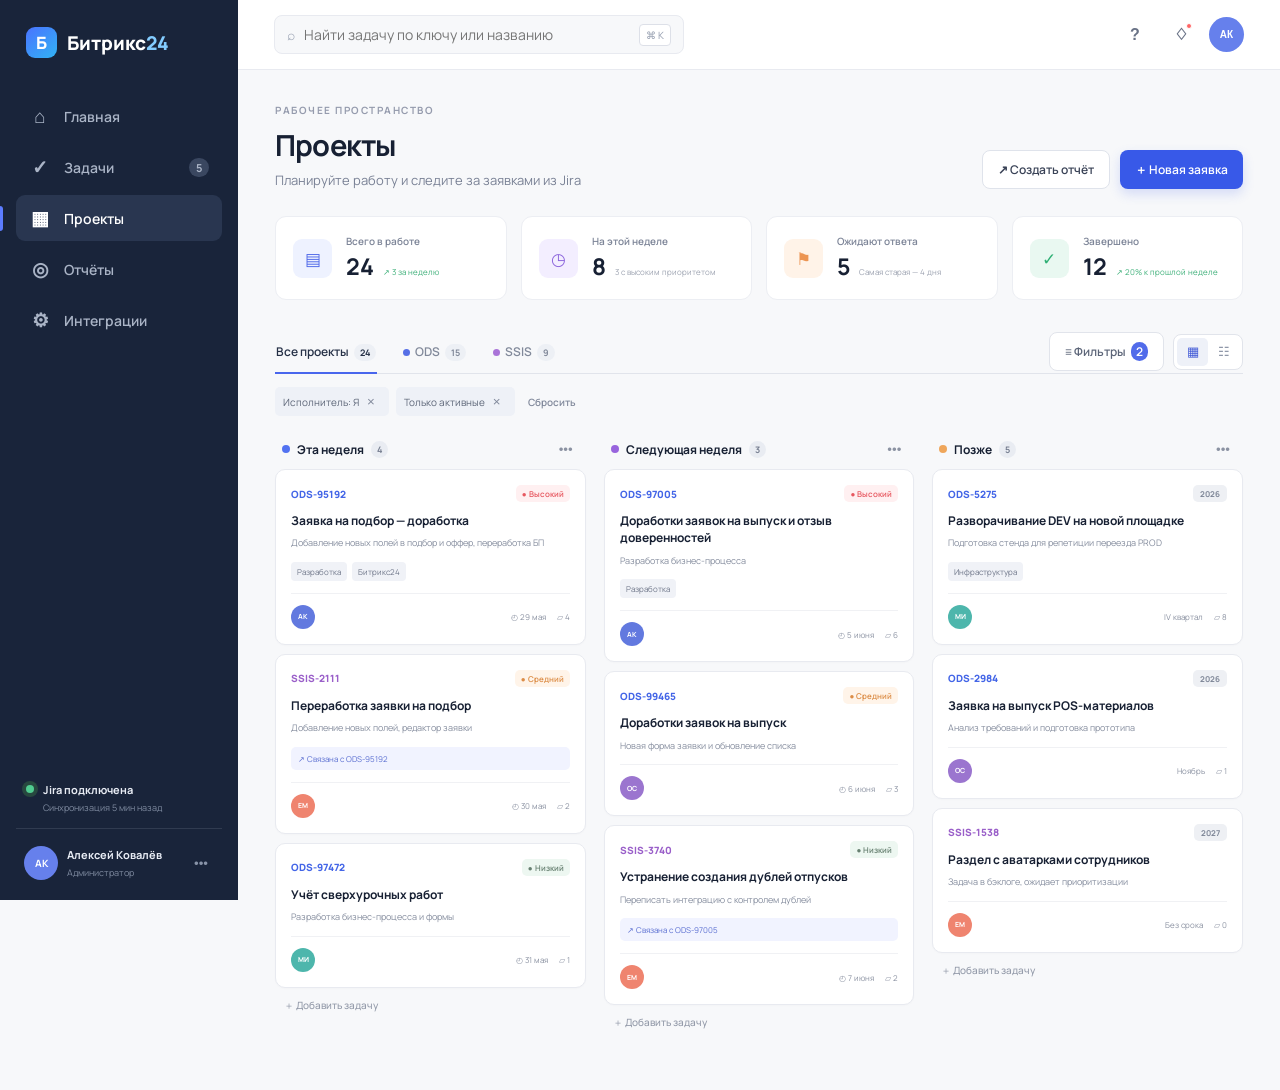
==== forms/project_manager/index.html @ 199bc5ff "feat: add Bitrix24 project manager dashboard prototype" ====
<!doctype html>
<html lang="ru">
<head>
  <meta charset="UTF-8">
  <meta name="viewport" content="width=device-width, initial-scale=1.0">
  <meta name="theme-color" content="#f7f8fa">
  <title>Проекты — Битрикс24</title>
  <link rel="stylesheet" href="styles.css">
</head>
<body>
  <div class="app-shell">
    <aside class="sidebar" aria-label="Главное меню">
      <a class="brand" href="#" aria-label="Битрикс24"><span class="brand-mark">Б</span><span>Битрикс<span>24</span></span></a>
      <nav class="main-nav">
        <a href="#"><span class="nav-icon">⌂</span><span>Главная</span></a>
        <a href="#"><span class="nav-icon">✓</span><span>Задачи</span><b class="nav-count">5</b></a>
        <a class="active" href="#"><span class="nav-icon">▦</span><span>Проекты</span></a>
        <a href="#"><span class="nav-icon">◎</span><span>Отчёты</span></a>
        <a href="#"><span class="nav-icon">⚙</span><span>Интеграции</span></a>
      </nav>
      <div class="sidebar-bottom">
        <div class="sync-mini"><span class="status-dot"></span><div><strong>Jira подключена</strong><small>Синхронизация 5 мин назад</small></div></div>
        <div class="user"><div class="avatar">АК</div><div><strong>Алексей Ковалёв</strong><small>Администратор</small></div><button>•••</button></div>
      </div>
    </aside>

    <main class="workspace">
      <header class="topbar">
        <button class="menu-button" aria-label="Открыть меню">☰</button>
        <label class="search"><span>⌕</span><input type="search" id="searchInput" placeholder="Найти задачу по ключу или названию"><kbd>⌘ K</kbd></label>
        <div class="top-actions"><button class="icon-button" aria-label="Помощь">?</button><button class="icon-button notification" aria-label="Уведомления">♢<i></i></button><button class="avatar small">АК</button></div>
      </header>

      <section class="content">
        <div class="page-heading">
          <div><div class="eyebrow">РАБОЧЕЕ ПРОСТРАНСТВО</div><h1>Проекты</h1><p>Планируйте работу и следите за заявками из Jira</p></div>
          <div class="heading-actions"><button class="btn secondary" id="reportBtn"><span>↗</span> Создать отчёт</button><button class="btn primary" id="createBtn"><span>＋</span> Новая заявка</button></div>
        </div>

        <div class="stats" aria-label="Сводка">
          <article><div class="stat-icon blue">▤</div><div><span>Всего в работе</span><strong>24</strong><small class="positive">↗ 3 за неделю</small></div></article>
          <article><div class="stat-icon violet">◷</div><div><span>На этой неделе</span><strong>8</strong><small>3 с высоким приоритетом</small></div></article>
          <article><div class="stat-icon orange">⚑</div><div><span>Ожидают ответа</span><strong>5</strong><small>Самая старая — 4 дня</small></div></article>
          <article><div class="stat-icon green">✓</div><div><span>Завершено</span><strong>12</strong><small class="positive">↗ 20% к прошлой неделе</small></div></article>
        </div>

        <div class="toolbar">
          <div class="project-tabs" role="tablist"><button class="active" data-project="all">Все проекты <b>24</b></button><button data-project="ods"><span class="project-dot ods"></span> ODS <b>15</b></button><button data-project="ssis"><span class="project-dot ssis"></span> SSIS <b>9</b></button></div>
          <div class="view-actions"><button class="btn tertiary" id="filterBtn">≡ <span>Фильтры</span><i class="filter-count">2</i></button><div class="view-switch"><button class="active" aria-label="Канбан">▦</button><button aria-label="Список">☷</button></div></div>
        </div>

        <div class="active-filters"><span>Исполнитель: Я <button>×</button></span><span>Только активные <button>×</button></span><button class="clear-filters">Сбросить</button></div>

        <div class="kanban" id="kanban">
          <section class="column" data-column="week"><header><div><span class="column-dot blue-dot"></span><h2>Эта неделя</h2><b>4</b></div><button aria-label="Меню колонки">•••</button></header><div class="cards">
            <article class="task-card" data-project="ods" tabindex="0"><div class="card-top"><span class="key ods-key">ODS-95192</span><span class="priority high">● Высокий</span></div><h3>Заявка на подбор — доработка</h3><p>Добавление новых полей в подбор и оффер, переработка БП</p><div class="tags"><span>Разработка</span><span>Битрикс24</span></div><div class="card-meta"><span class="assignee" title="Алексей Ковалёв">АК</span><span>◴ 29 мая</span><span>▱ 4</span></div></article>
            <article class="task-card" data-project="ssis" tabindex="0"><div class="card-top"><span class="key ssis-key">SSIS-2111</span><span class="priority medium">● Средний</span></div><h3>Переработка заявки на подбор</h3><p>Добавление новых полей, редактор заявки</p><div class="linked">↗ Связана с ODS-95192</div><div class="card-meta"><span class="assignee coral">ЕМ</span><span>◴ 30 мая</span><span>▱ 2</span></div></article>
            <article class="task-card" data-project="ods" tabindex="0"><div class="card-top"><span class="key ods-key">ODS-97472</span><span class="priority low">● Низкий</span></div><h3>Учёт сверхурочных работ</h3><p>Разработка бизнес-процесса и формы</p><div class="card-meta"><span class="assignee teal">МИ</span><span>◴ 31 мая</span><span>▱ 1</span></div></article>
          </div><button class="add-card">＋ Добавить задачу</button></section>

          <section class="column" data-column="next"><header><div><span class="column-dot violet-dot"></span><h2>Следующая неделя</h2><b>3</b></div><button>•••</button></header><div class="cards">
            <article class="task-card" data-project="ods" tabindex="0"><div class="card-top"><span class="key ods-key">ODS-97005</span><span class="priority high">● Высокий</span></div><h3>Доработки заявок на выпуск и отзыв доверенностей</h3><p>Разработка бизнес-процесса</p><div class="tags"><span>Разработка</span></div><div class="card-meta"><span class="assignee">АК</span><span>◴ 5 июня</span><span>▱ 6</span></div></article>
            <article class="task-card" data-project="ods" tabindex="0"><div class="card-top"><span class="key ods-key">ODS-99465</span><span class="priority medium">● Средний</span></div><h3>Доработки заявок на выпуск</h3><p>Новая форма заявки и обновление списка</p><div class="card-meta"><span class="assignee purple">ОС</span><span>◴ 6 июня</span><span>▱ 3</span></div></article>
            <article class="task-card" data-project="ssis" tabindex="0"><div class="card-top"><span class="key ssis-key">SSIS-3740</span><span class="priority low">● Низкий</span></div><h3>Устранение создания дублей отпусков</h3><p>Переписать интеграцию с контролем дублей</p><div class="linked">↗ Связана с ODS-97005</div><div class="card-meta"><span class="assignee coral">ЕМ</span><span>◴ 7 июня</span><span>▱ 2</span></div></article>
          </div><button class="add-card">＋ Добавить задачу</button></section>

          <section class="column" data-column="later"><header><div><span class="column-dot orange-dot"></span><h2>Позже</h2><b>5</b></div><button>•••</button></header><div class="cards">
            <article class="task-card" data-project="ods" tabindex="0"><div class="card-top"><span class="key ods-key">ODS-5275</span><span class="year-tag">2026</span></div><h3>Разворачивание DEV на новой площадке</h3><p>Подготовка стенда для репетиции переезда PROD</p><div class="tags"><span>Инфраструктура</span></div><div class="card-meta"><span class="assignee teal">МИ</span><span>IV квартал</span><span>▱ 8</span></div></article>
            <article class="task-card" data-project="ods" tabindex="0"><div class="card-top"><span class="key ods-key">ODS-2984</span><span class="year-tag">2026</span></div><h3>Заявка на выпуск POS-материалов</h3><p>Анализ требований и подготовка прототипа</p><div class="card-meta"><span class="assignee purple">ОС</span><span>Ноябрь</span><span>▱ 1</span></div></article>
            <article class="task-card" data-project="ssis" tabindex="0"><div class="card-top"><span class="key ssis-key">SSIS-1538</span><span class="year-tag">2027</span></div><h3>Раздел с аватарками сотрудников</h3><p>Задача в бэклоге, ожидает приоритизации</p><div class="card-meta"><span class="assignee coral">ЕМ</span><span>Без срока</span><span>▱ 0</span></div></article>
          </div><button class="add-card">＋ Добавить задачу</button></section>
        </div>
      </section>
    </main>
  </div>

  <div class="modal-backdrop" id="modal" hidden><div class="modal" role="dialog" aria-modal="true"><button class="modal-close" aria-label="Закрыть">×</button><div class="modal-icon">＋</div><h2>Новая заявка</h2><p>Создайте заявку проекта ODS — она автоматически появится в Jira.</p><form id="issueForm"><label>Название<input required name="title" placeholder="Кратко опишите задачу"></label><div class="form-row"><label>Проект<select name="project"><option>ODS — внутренний проект</option><option>SSIS — внешний проект</option></select></label><label>План<select name="plan"><option>Эта неделя</option><option>Следующая неделя</option><option>Позже</option></select></label></div><label>Описание<textarea name="description" placeholder="Добавьте детали задачи"></textarea></label><div class="modal-actions"><button type="button" class="btn secondary cancel">Отмена</button><button class="btn primary" type="submit">Создать заявку</button></div></form></div></div>
  <div class="toast" id="toast"><span>✓</span><div><strong>Заявка создана</strong><small>Синхронизация с Jira запущена</small></div></div>
  <script src="app.js"></script>
</body>
</html>
---- forms/project_manager/styles.css ----
@import url('https://fonts.googleapis.com/css2?family=Manrope:wght@400;500;600;700;800&display=swap');
:root{--ink:#172033;--muted:#798195;--line:#e8eaf0;--surface:#fff;--bg:#f7f8fa;--blue:#3859e8;--sidebar:#19243a;--shadow:0 8px 24px rgba(28,39,64,.07)}
*{box-sizing:border-box}body{margin:0;font-family:Manrope,Arial,sans-serif;color:var(--ink);background:var(--bg);font-size:14px}.app-shell{min-height:100vh;display:flex}.sidebar{width:238px;background:var(--sidebar);color:#d9dfeb;padding:27px 16px 20px;display:flex;flex-direction:column;position:fixed;inset:0 auto 0 0;z-index:10}.brand{display:flex;align-items:center;gap:10px;margin:0 10px 35px;text-decoration:none;color:white;font-size:19px;font-weight:800}.brand>span:last-child>span{color:#83ccff}.brand-mark{width:31px;height:31px;border-radius:9px;background:linear-gradient(140deg,#4a73ff,#31b3f4);display:grid;place-items:center;font-size:17px}.main-nav{display:flex;flex-direction:column;gap:5px}.main-nav a{height:46px;padding:0 13px;display:flex;gap:13px;align-items:center;color:#aab4c6;text-decoration:none;border-radius:9px;font-weight:600}.main-nav a:hover,.main-nav a.active{background:#293650;color:white}.main-nav a.active:before{content:"";position:absolute;left:0;width:3px;height:25px;background:#5c7cff;border-radius:0 3px 3px 0}.nav-icon{font-size:19px;width:22px;text-align:center}.nav-count{margin-left:auto;background:#3a4760;border-radius:10px;padding:2px 7px;font-size:11px}.sidebar-bottom{margin-top:auto}.sync-mini{padding:14px 10px;border-bottom:1px solid #303b50;display:flex;align-items:flex-start;gap:9px}.sync-mini div,.user div:nth-child(2){display:flex;flex-direction:column;gap:4px}.sync-mini strong,.user strong{font-size:11px;color:#e9edf5}.sync-mini small,.user small{color:#7f8ba0;font-size:9px}.status-dot{width:8px;height:8px;background:#50cc90;border-radius:50%;box-shadow:0 0 0 4px #27483f;margin-top:3px}.user{display:flex;align-items:center;gap:9px;padding:17px 8px 0}.avatar{border-radius:50%;width:34px;height:34px;display:grid;place-items:center;background:#6680ec;color:#fff;font-size:10px;font-weight:700;border:none}.user button{margin-left:auto;color:#8893a8;background:none;border:0}.workspace{margin-left:238px;width:calc(100% - 238px);min-width:0}.topbar{height:70px;background:#fff;border-bottom:1px solid var(--line);display:flex;align-items:center;padding:0 36px;position:sticky;top:0;z-index:8}.menu-button{display:none}.search{width:410px;height:39px;border:1px solid var(--line);background:#f7f8fa;border-radius:8px;display:flex;align-items:center;padding:0 12px;color:#929bad}.search input{flex:1;border:0;outline:0;background:transparent;font:inherit;padding:0 9px;color:var(--ink)}kbd{font:10px Manrope;background:white;border:1px solid #dde0e8;border-radius:4px;padding:3px 6px}.top-actions{margin-left:auto;display:flex;align-items:center;gap:10px}.icon-button{width:36px;height:36px;border:0;background:transparent;border-radius:50%;color:#697286;font-weight:700;font-size:16px}.notification{position:relative}.notification i{position:absolute;width:6px;height:6px;border-radius:50%;background:#ff6464;right:7px;top:6px;border:1px solid white}.avatar.small{width:35px;height:35px}.content{padding:33px 37px 50px;max-width:1580px;margin:auto}.page-heading{display:flex;justify-content:space-between;align-items:flex-end;margin-bottom:27px}.eyebrow{font-size:10px;letter-spacing:1.5px;color:#959bad;font-weight:700;margin-bottom:8px}.page-heading h1{font-size:29px;margin:0 0 6px;letter-spacing:-.8px}.page-heading p{margin:0;color:var(--muted);font-size:13px}.heading-actions{display:flex;gap:10px}.btn{border:0;border-radius:8px;min-height:39px;padding:0 15px;font:600 12px Manrope;cursor:pointer}.btn.primary{background:var(--blue);color:white;box-shadow:0 5px 12px rgba(56,89,232,.18)}.btn.primary:hover{background:#2948d4}.btn.secondary{background:#fff;border:1px solid #dfe3eb;color:#394256}.btn.tertiary{background:#fff;border:1px solid #e1e4eb;color:#5c6578}.stats{display:grid;grid-template-columns:repeat(4,1fr);gap:14px;margin-bottom:30px}.stats article{background:#fff;border:1px solid #eceef3;border-radius:11px;padding:17px;display:flex;align-items:center;gap:14px}.stat-icon{width:39px;height:39px;border-radius:9px;display:grid;place-items:center;font-size:17px}.stat-icon.blue{background:#eef2ff;color:#4f69e9}.stat-icon.violet{background:#f3eeff;color:#8b64dc}.stat-icon.orange{background:#fff3e8;color:#ec9553}.stat-icon.green{background:#e9f8f1;color:#2eaf74}.stats article>div:last-child{display:grid;grid-template-columns:auto auto;align-items:baseline;column-gap:9px}.stats span{color:#7c8497;font-size:10px;font-weight:600;grid-column:1/-1}.stats strong{font-size:23px;margin-top:2px}.stats small{font-size:8px;color:#9ca2b0}.stats .positive{color:#3caf78}.toolbar{display:flex;justify-content:space-between;align-items:center;border-bottom:1px solid #e1e4eb}.project-tabs{display:flex;gap:25px}.project-tabs button{height:43px;padding:0 1px;border:0;background:transparent;font:600 12px Manrope;color:#81899a;position:relative;cursor:pointer}.project-tabs button.active{color:#263147}.project-tabs button.active:after{content:"";position:absolute;bottom:-1px;height:2px;background:#4966ed;left:0;right:0}.project-tabs b{background:#edf0f5;border-radius:9px;padding:2px 6px;margin-left:3px;font-size:9px}.project-dot{display:inline-block;width:7px;height:7px;border-radius:50%;margin-right:3px}.project-dot.ods{background:#566fe6}.project-dot.ssis{background:#aa74d8}.view-actions{display:flex;gap:9px;align-items:center}.filter-count{font-style:normal;border-radius:10px;background:#516bea;color:white;padding:1px 5px;margin-left:5px}.view-switch{border:1px solid #e1e4eb;background:#fff;border-radius:8px;display:flex;padding:3px}.view-switch button{border:0;background:transparent;width:31px;height:28px;color:#9098a9;border-radius:5px}.view-switch button.active{background:#eef1f8;color:#3f58d6}.active-filters{display:flex;gap:7px;padding:13px 0}.active-filters span{font-size:10px;border-radius:5px;background:#eef1f7;color:#5d6678;padding:6px 8px}.active-filters button{border:0;background:transparent;color:#81899b;cursor:pointer}.clear-filters{font:600 10px Manrope}.kanban{display:grid;grid-template-columns:repeat(3,minmax(250px,1fr));gap:18px;align-items:start}.column{min-width:0}.column>header{height:40px;display:flex;justify-content:space-between;align-items:center;padding:0 7px}.column>header div{display:flex;align-items:center;gap:7px}.column h2{font-size:12px;margin:0}.column>header b{font-size:9px;background:#e9ecf2;color:#777f91;border-radius:9px;padding:2px 6px}.column>header button{border:0;background:none;color:#8b92a2}.column-dot{width:8px;height:8px;border-radius:50%}.blue-dot{background:#5272f1}.violet-dot{background:#9864dd}.orange-dot{background:#efa65b}.cards{display:flex;flex-direction:column;gap:9px;min-height:150px}.task-card{background:#fff;border:1px solid #e8eaf0;border-radius:10px;padding:15px;box-shadow:0 1px 2px rgba(19,30,54,.02);cursor:pointer;transition:.2s}.task-card:hover{transform:translateY(-2px);box-shadow:var(--shadow);border-color:#d8dded}.card-top{display:flex;justify-content:space-between;align-items:center;margin-bottom:10px}.key{font-size:10px;font-weight:800}.ods-key{color:#4365e7}.ssis-key{color:#9a5fc9}.priority{font-size:8px;border-radius:5px;padding:3px 6px;font-weight:600}.priority.high{color:#e75860;background:#fff0f1}.priority.medium{color:#dc8d47;background:#fff4e9}.priority.low{color:#678071;background:#edf7f1}.task-card h3{font-size:12px;line-height:1.45;margin:0 0 7px}.task-card p{font-size:9px;line-height:1.5;color:#858d9e;margin:0 0 12px}.tags{display:flex;gap:5px;margin-bottom:12px}.tags span{font-size:8px;background:#f0f2f7;color:#6f778a;padding:4px 6px;border-radius:4px}.linked{font-size:8px;color:#5b6fd1;background:#f1f3ff;border-radius:5px;padding:6px 7px;margin-bottom:12px}.card-meta{border-top:1px solid #f0f1f4;padding-top:11px;display:flex;align-items:center;gap:11px;font-size:8px;color:#8990a0}.card-meta .assignee{margin-right:auto}.assignee{display:grid;place-items:center;width:24px;height:24px;background:#6279df;color:#fff;border-radius:50%;font-size:7px;font-weight:700}.assignee.coral{background:#ef846f}.assignee.teal{background:#4db6ac}.assignee.purple{background:#9b75cf}.year-tag{font-size:8px;font-weight:700;color:#7d8596;background:#eef0f4;padding:3px 7px;border-radius:5px}.add-card{width:100%;height:35px;border:0;background:transparent;color:#9299a8;text-align:left;font:500 10px Manrope;padding-left:9px;cursor:pointer}.task-card.hidden{display:none}.modal-backdrop{position:fixed;inset:0;background:rgba(18,26,42,.55);z-index:30;display:grid;place-items:center;padding:20px}.modal-backdrop[hidden]{display:none}.modal{position:relative;background:white;width:min(500px,100%);border-radius:16px;padding:28px;box-shadow:0 30px 70px rgba(0,0,0,.25)}.modal-close{position:absolute;right:19px;top:16px;background:none;border:0;font-size:22px;color:#8790a1}.modal-icon{width:39px;height:39px;border-radius:10px;background:#eef1ff;color:#4964e8;display:grid;place-items:center;font-size:22px}.modal h2{margin:15px 0 5px;font-size:21px}.modal>p{margin:0 0 21px;color:#858d9e;font-size:11px}.modal label{display:flex;flex-direction:column;gap:7px;font-size:10px;font-weight:700;color:#596174}.modal input,.modal select,.modal textarea{font:11px Manrope;border:1px solid #dfe3eb;border-radius:7px;padding:11px;outline:0}.modal input:focus,.modal textarea:focus{border-color:#5971e8;box-shadow:0 0 0 3px #eef1ff}.modal textarea{height:85px;resize:vertical}.form-row{display:grid;grid-template-columns:1fr 1fr;gap:12px;margin:14px 0}.modal-actions{display:flex;justify-content:flex-end;gap:9px;margin-top:20px}.toast{position:fixed;right:28px;bottom:28px;display:flex;align-items:center;gap:10px;background:#1e293d;color:white;padding:13px 17px;border-radius:10px;box-shadow:var(--shadow);transform:translateY(100px);opacity:0;transition:.3s;z-index:40}.toast.show{transform:none;opacity:1}.toast>span{width:25px;height:25px;border-radius:50%;background:#39bc79;display:grid;place-items:center}.toast div{display:flex;flex-direction:column}.toast strong{font-size:10px}.toast small{font-size:8px;color:#aab4c5;margin-top:3px}
@media(max-width:1050px){.sidebar{width:200px}.workspace{margin-left:200px;width:calc(100% - 200px)}.content{padding:28px 22px}.stats{grid-template-columns:repeat(2,1fr)}.kanban{overflow-x:auto;grid-template-columns:repeat(3,310px);padding-bottom:15px}}
@media(max-width:720px){.sidebar{transform:translateX(-100%)}.workspace{margin-left:0;width:100%}.topbar{padding:0 16px}.menu-button{display:block;border:0;background:none;margin-right:10px}.search{width:min(100%,350px)}.search kbd{display:none}.content{padding:22px 16px}.page-heading{align-items:flex-start;gap:18px}.heading-actions .secondary{display:none}.stats{display:flex;overflow:auto}.stats article{min-width:205px}.project-tabs{gap:14px}.view-actions .tertiary span{display:none}.kanban{grid-template-columns:repeat(3,82vw)}.page-heading h1{font-size:25px}}
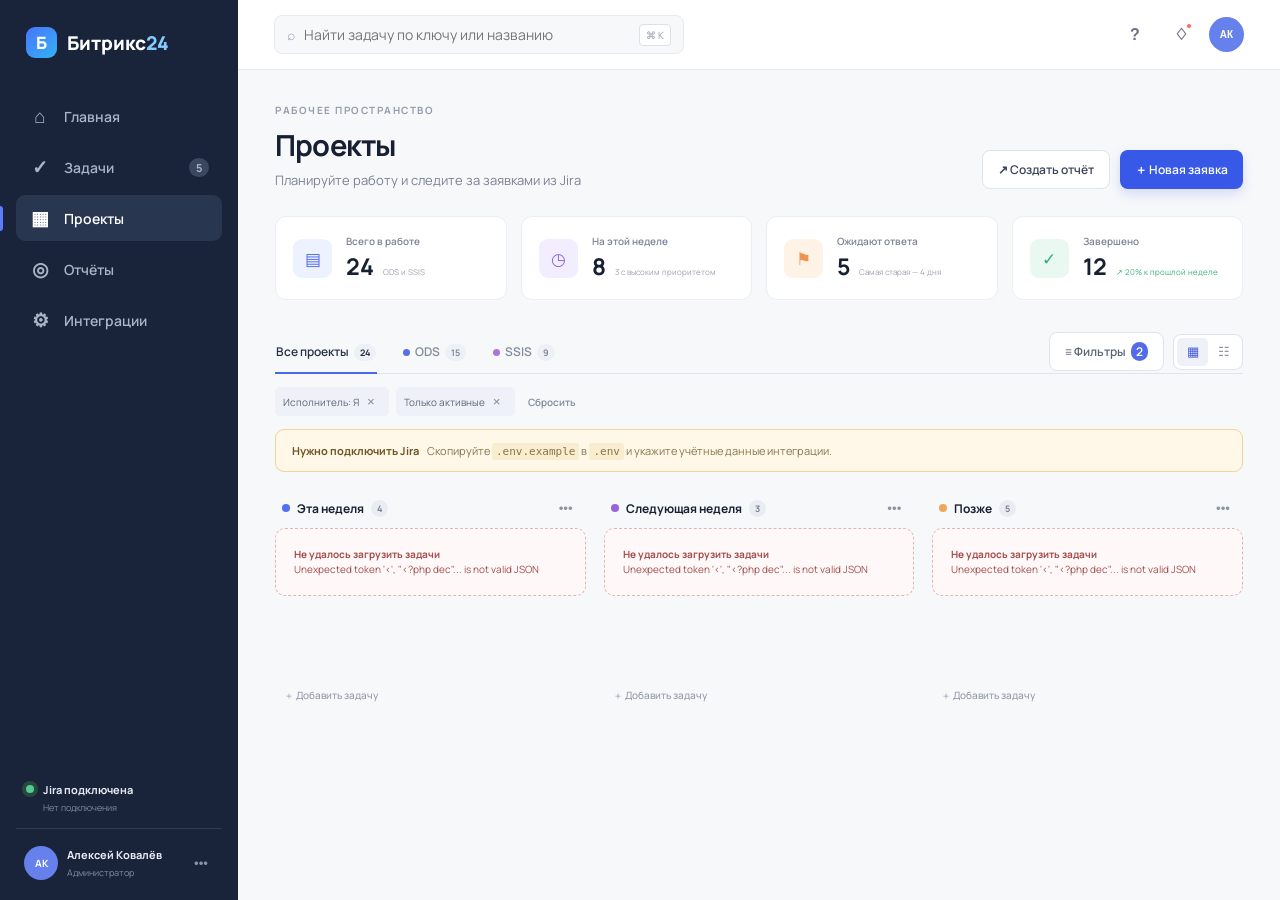
==== commit 686eca6e: "feat: connect project dashboard to Jira API" ====
--- a/forms/project_manager/index.html
+++ b/forms/project_manager/index.html
@@ -19,7 +19,7 @@
         <a href="#"><span class="nav-icon">⚙</span><span>Интеграции</span></a>
       </nav>
       <div class="sidebar-bottom">
-        <div class="sync-mini"><span class="status-dot"></span><div><strong>Jira подключена</strong><small>Синхронизация 5 мин назад</small></div></div>
+        <div class="sync-mini"><span class="status-dot"></span><div><strong>Jira подключена</strong><small id="syncStatus">Загрузка задач…</small></div></div>
         <div class="user"><div class="avatar">АК</div><div><strong>Алексей Ковалёв</strong><small>Администратор</small></div><button>•••</button></div>
       </div>
     </aside>
@@ -38,7 +38,7 @@
         </div>
 
         <div class="stats" aria-label="Сводка">
-          <article><div class="stat-icon blue">▤</div><div><span>Всего в работе</span><strong>24</strong><small class="positive">↗ 3 за неделю</small></div></article>
+          <article><div class="stat-icon blue">▤</div><div><span>Всего в работе</span><strong id="activeTotal">24</strong><small>ODS и SSIS</small></div></article>
           <article><div class="stat-icon violet">◷</div><div><span>На этой неделе</span><strong>8</strong><small>3 с высоким приоритетом</small></div></article>
           <article><div class="stat-icon orange">⚑</div><div><span>Ожидают ответа</span><strong>5</strong><small>Самая старая — 4 дня</small></div></article>
           <article><div class="stat-icon green">✓</div><div><span>Завершено</span><strong>12</strong><small class="positive">↗ 20% к прошлой неделе</small></div></article>
@@ -51,6 +51,7 @@
 
         <div class="active-filters"><span>Исполнитель: Я <button>×</button></span><span>Только активные <button>×</button></span><button class="clear-filters">Сбросить</button></div>
 
+        <div class="integration-notice" id="integrationNotice" hidden><strong>Нужно подключить Jira</strong><span>Скопируйте <code>.env.example</code> в <code>.env</code> и укажите учётные данные интеграции.</span></div>
         <div class="kanban" id="kanban">
           <section class="column" data-column="week"><header><div><span class="column-dot blue-dot"></span><h2>Эта неделя</h2><b>4</b></div><button aria-label="Меню колонки">•••</button></header><div class="cards">
             <article class="task-card" data-project="ods" tabindex="0"><div class="card-top"><span class="key ods-key">ODS-95192</span><span class="priority high">● Высокий</span></div><h3>Заявка на подбор — доработка</h3><p>Добавление новых полей в подбор и оффер, переработка БП</p><div class="tags"><span>Разработка</span><span>Битрикс24</span></div><div class="card-meta"><span class="assignee" title="Алексей Ковалёв">АК</span><span>◴ 29 мая</span><span>▱ 4</span></div></article>
--- a/forms/project_manager/styles.css
+++ b/forms/project_manager/styles.css
@@ -3,3 +3,4 @@
 *{box-sizing:border-box}body{margin:0;font-family:Manrope,Arial,sans-serif;color:var(--ink);background:var(--bg);font-size:14px}.app-shell{min-height:100vh;display:flex}.sidebar{width:238px;background:var(--sidebar);color:#d9dfeb;padding:27px 16px 20px;display:flex;flex-direction:column;position:fixed;inset:0 auto 0 0;z-index:10}.brand{display:flex;align-items:center;gap:10px;margin:0 10px 35px;text-decoration:none;color:white;font-size:19px;font-weight:800}.brand>span:last-child>span{color:#83ccff}.brand-mark{width:31px;height:31px;border-radius:9px;background:linear-gradient(140deg,#4a73ff,#31b3f4);display:grid;place-items:center;font-size:17px}.main-nav{display:flex;flex-direction:column;gap:5px}.main-nav a{height:46px;padding:0 13px;display:flex;gap:13px;align-items:center;color:#aab4c6;text-decoration:none;border-radius:9px;font-weight:600}.main-nav a:hover,.main-nav a.active{background:#293650;color:white}.main-nav a.active:before{content:"";position:absolute;left:0;width:3px;height:25px;background:#5c7cff;border-radius:0 3px 3px 0}.nav-icon{font-size:19px;width:22px;text-align:center}.nav-count{margin-left:auto;background:#3a4760;border-radius:10px;padding:2px 7px;font-size:11px}.sidebar-bottom{margin-top:auto}.sync-mini{padding:14px 10px;border-bottom:1px solid #303b50;display:flex;align-items:flex-start;gap:9px}.sync-mini div,.user div:nth-child(2){display:flex;flex-direction:column;gap:4px}.sync-mini strong,.user strong{font-size:11px;color:#e9edf5}.sync-mini small,.user small{color:#7f8ba0;font-size:9px}.status-dot{width:8px;height:8px;background:#50cc90;border-radius:50%;box-shadow:0 0 0 4px #27483f;margin-top:3px}.user{display:flex;align-items:center;gap:9px;padding:17px 8px 0}.avatar{border-radius:50%;width:34px;height:34px;display:grid;place-items:center;background:#6680ec;color:#fff;font-size:10px;font-weight:700;border:none}.user button{margin-left:auto;color:#8893a8;background:none;border:0}.workspace{margin-left:238px;width:calc(100% - 238px);min-width:0}.topbar{height:70px;background:#fff;border-bottom:1px solid var(--line);display:flex;align-items:center;padding:0 36px;position:sticky;top:0;z-index:8}.menu-button{display:none}.search{width:410px;height:39px;border:1px solid var(--line);background:#f7f8fa;border-radius:8px;display:flex;align-items:center;padding:0 12px;color:#929bad}.search input{flex:1;border:0;outline:0;background:transparent;font:inherit;padding:0 9px;color:var(--ink)}kbd{font:10px Manrope;background:white;border:1px solid #dde0e8;border-radius:4px;padding:3px 6px}.top-actions{margin-left:auto;display:flex;align-items:center;gap:10px}.icon-button{width:36px;height:36px;border:0;background:transparent;border-radius:50%;color:#697286;font-weight:700;font-size:16px}.notification{position:relative}.notification i{position:absolute;width:6px;height:6px;border-radius:50%;background:#ff6464;right:7px;top:6px;border:1px solid white}.avatar.small{width:35px;height:35px}.content{padding:33px 37px 50px;max-width:1580px;margin:auto}.page-heading{display:flex;justify-content:space-between;align-items:flex-end;margin-bottom:27px}.eyebrow{font-size:10px;letter-spacing:1.5px;color:#959bad;font-weight:700;margin-bottom:8px}.page-heading h1{font-size:29px;margin:0 0 6px;letter-spacing:-.8px}.page-heading p{margin:0;color:var(--muted);font-size:13px}.heading-actions{display:flex;gap:10px}.btn{border:0;border-radius:8px;min-height:39px;padding:0 15px;font:600 12px Manrope;cursor:pointer}.btn.primary{background:var(--blue);color:white;box-shadow:0 5px 12px rgba(56,89,232,.18)}.btn.primary:hover{background:#2948d4}.btn.secondary{background:#fff;border:1px solid #dfe3eb;color:#394256}.btn.tertiary{background:#fff;border:1px solid #e1e4eb;color:#5c6578}.stats{display:grid;grid-template-columns:repeat(4,1fr);gap:14px;margin-bottom:30px}.stats article{background:#fff;border:1px solid #eceef3;border-radius:11px;padding:17px;display:flex;align-items:center;gap:14px}.stat-icon{width:39px;height:39px;border-radius:9px;display:grid;place-items:center;font-size:17px}.stat-icon.blue{background:#eef2ff;color:#4f69e9}.stat-icon.violet{background:#f3eeff;color:#8b64dc}.stat-icon.orange{background:#fff3e8;color:#ec9553}.stat-icon.green{background:#e9f8f1;color:#2eaf74}.stats article>div:last-child{display:grid;grid-template-columns:auto auto;align-items:baseline;column-gap:9px}.stats span{color:#7c8497;font-size:10px;font-weight:600;grid-column:1/-1}.stats strong{font-size:23px;margin-top:2px}.stats small{font-size:8px;color:#9ca2b0}.stats .positive{color:#3caf78}.toolbar{display:flex;justify-content:space-between;align-items:center;border-bottom:1px solid #e1e4eb}.project-tabs{display:flex;gap:25px}.project-tabs button{height:43px;padding:0 1px;border:0;background:transparent;font:600 12px Manrope;color:#81899a;position:relative;cursor:pointer}.project-tabs button.active{color:#263147}.project-tabs button.active:after{content:"";position:absolute;bottom:-1px;height:2px;background:#4966ed;left:0;right:0}.project-tabs b{background:#edf0f5;border-radius:9px;padding:2px 6px;margin-left:3px;font-size:9px}.project-dot{display:inline-block;width:7px;height:7px;border-radius:50%;margin-right:3px}.project-dot.ods{background:#566fe6}.project-dot.ssis{background:#aa74d8}.view-actions{display:flex;gap:9px;align-items:center}.filter-count{font-style:normal;border-radius:10px;background:#516bea;color:white;padding:1px 5px;margin-left:5px}.view-switch{border:1px solid #e1e4eb;background:#fff;border-radius:8px;display:flex;padding:3px}.view-switch button{border:0;background:transparent;width:31px;height:28px;color:#9098a9;border-radius:5px}.view-switch button.active{background:#eef1f8;color:#3f58d6}.active-filters{display:flex;gap:7px;padding:13px 0}.active-filters span{font-size:10px;border-radius:5px;background:#eef1f7;color:#5d6678;padding:6px 8px}.active-filters button{border:0;background:transparent;color:#81899b;cursor:pointer}.clear-filters{font:600 10px Manrope}.kanban{display:grid;grid-template-columns:repeat(3,minmax(250px,1fr));gap:18px;align-items:start}.column{min-width:0}.column>header{height:40px;display:flex;justify-content:space-between;align-items:center;padding:0 7px}.column>header div{display:flex;align-items:center;gap:7px}.column h2{font-size:12px;margin:0}.column>header b{font-size:9px;background:#e9ecf2;color:#777f91;border-radius:9px;padding:2px 6px}.column>header button{border:0;background:none;color:#8b92a2}.column-dot{width:8px;height:8px;border-radius:50%}.blue-dot{background:#5272f1}.violet-dot{background:#9864dd}.orange-dot{background:#efa65b}.cards{display:flex;flex-direction:column;gap:9px;min-height:150px}.task-card{background:#fff;border:1px solid #e8eaf0;border-radius:10px;padding:15px;box-shadow:0 1px 2px rgba(19,30,54,.02);cursor:pointer;transition:.2s}.task-card:hover{transform:translateY(-2px);box-shadow:var(--shadow);border-color:#d8dded}.card-top{display:flex;justify-content:space-between;align-items:center;margin-bottom:10px}.key{font-size:10px;font-weight:800}.ods-key{color:#4365e7}.ssis-key{color:#9a5fc9}.priority{font-size:8px;border-radius:5px;padding:3px 6px;font-weight:600}.priority.high{color:#e75860;background:#fff0f1}.priority.medium{color:#dc8d47;background:#fff4e9}.priority.low{color:#678071;background:#edf7f1}.task-card h3{font-size:12px;line-height:1.45;margin:0 0 7px}.task-card p{font-size:9px;line-height:1.5;color:#858d9e;margin:0 0 12px}.tags{display:flex;gap:5px;margin-bottom:12px}.tags span{font-size:8px;background:#f0f2f7;color:#6f778a;padding:4px 6px;border-radius:4px}.linked{font-size:8px;color:#5b6fd1;background:#f1f3ff;border-radius:5px;padding:6px 7px;margin-bottom:12px}.card-meta{border-top:1px solid #f0f1f4;padding-top:11px;display:flex;align-items:center;gap:11px;font-size:8px;color:#8990a0}.card-meta .assignee{margin-right:auto}.assignee{display:grid;place-items:center;width:24px;height:24px;background:#6279df;color:#fff;border-radius:50%;font-size:7px;font-weight:700}.assignee.coral{background:#ef846f}.assignee.teal{background:#4db6ac}.assignee.purple{background:#9b75cf}.year-tag{font-size:8px;font-weight:700;color:#7d8596;background:#eef0f4;padding:3px 7px;border-radius:5px}.add-card{width:100%;height:35px;border:0;background:transparent;color:#9299a8;text-align:left;font:500 10px Manrope;padding-left:9px;cursor:pointer}.task-card.hidden{display:none}.modal-backdrop{position:fixed;inset:0;background:rgba(18,26,42,.55);z-index:30;display:grid;place-items:center;padding:20px}.modal-backdrop[hidden]{display:none}.modal{position:relative;background:white;width:min(500px,100%);border-radius:16px;padding:28px;box-shadow:0 30px 70px rgba(0,0,0,.25)}.modal-close{position:absolute;right:19px;top:16px;background:none;border:0;font-size:22px;color:#8790a1}.modal-icon{width:39px;height:39px;border-radius:10px;background:#eef1ff;color:#4964e8;display:grid;place-items:center;font-size:22px}.modal h2{margin:15px 0 5px;font-size:21px}.modal>p{margin:0 0 21px;color:#858d9e;font-size:11px}.modal label{display:flex;flex-direction:column;gap:7px;font-size:10px;font-weight:700;color:#596174}.modal input,.modal select,.modal textarea{font:11px Manrope;border:1px solid #dfe3eb;border-radius:7px;padding:11px;outline:0}.modal input:focus,.modal textarea:focus{border-color:#5971e8;box-shadow:0 0 0 3px #eef1ff}.modal textarea{height:85px;resize:vertical}.form-row{display:grid;grid-template-columns:1fr 1fr;gap:12px;margin:14px 0}.modal-actions{display:flex;justify-content:flex-end;gap:9px;margin-top:20px}.toast{position:fixed;right:28px;bottom:28px;display:flex;align-items:center;gap:10px;background:#1e293d;color:white;padding:13px 17px;border-radius:10px;box-shadow:var(--shadow);transform:translateY(100px);opacity:0;transition:.3s;z-index:40}.toast.show{transform:none;opacity:1}.toast>span{width:25px;height:25px;border-radius:50%;background:#39bc79;display:grid;place-items:center}.toast div{display:flex;flex-direction:column}.toast strong{font-size:10px}.toast small{font-size:8px;color:#aab4c5;margin-top:3px}
 @media(max-width:1050px){.sidebar{width:200px}.workspace{margin-left:200px;width:calc(100% - 200px)}.content{padding:28px 22px}.stats{grid-template-columns:repeat(2,1fr)}.kanban{overflow-x:auto;grid-template-columns:repeat(3,310px);padding-bottom:15px}}
 @media(max-width:720px){.sidebar{transform:translateX(-100%)}.workspace{margin-left:0;width:100%}.topbar{padding:0 16px}.menu-button{display:block;border:0;background:none;margin-right:10px}.search{width:min(100%,350px)}.search kbd{display:none}.content{padding:22px 16px}.page-heading{align-items:flex-start;gap:18px}.heading-actions .secondary{display:none}.stats{display:flex;overflow:auto}.stats article{min-width:205px}.project-tabs{gap:14px}.view-actions .tertiary span{display:none}.kanban{grid-template-columns:repeat(3,82vw)}.page-heading h1{font-size:25px}}
+.integration-notice{margin:0 0 16px;padding:13px 16px;border:1px solid #f1d49b;border-radius:9px;background:#fff8e8;color:#6f5522;display:flex;gap:8px;align-items:center;font-size:11px}.integration-notice[hidden]{display:none}.integration-notice span{color:#8a744a}.integration-notice code{background:#f8edcf;padding:2px 4px;border-radius:3px}.loading-card{height:126px;background:linear-gradient(90deg,#fff,#f5f6f9,#fff);background-size:200% 100%;animation:loading 1.3s infinite;border:1px solid #e8eaf0;border-radius:10px}@keyframes loading{to{background-position:-200% 0}}.error-card{padding:18px;border:1px dashed #e0b4b4;border-radius:10px;color:#a34d4d;background:#fff8f8;font-size:10px;line-height:1.5}.status-pill{font-size:8px;border-radius:5px;padding:3px 6px;color:#657082;background:#eef1f5}.assignee img{width:100%;height:100%;object-fit:cover;border-radius:50%}
